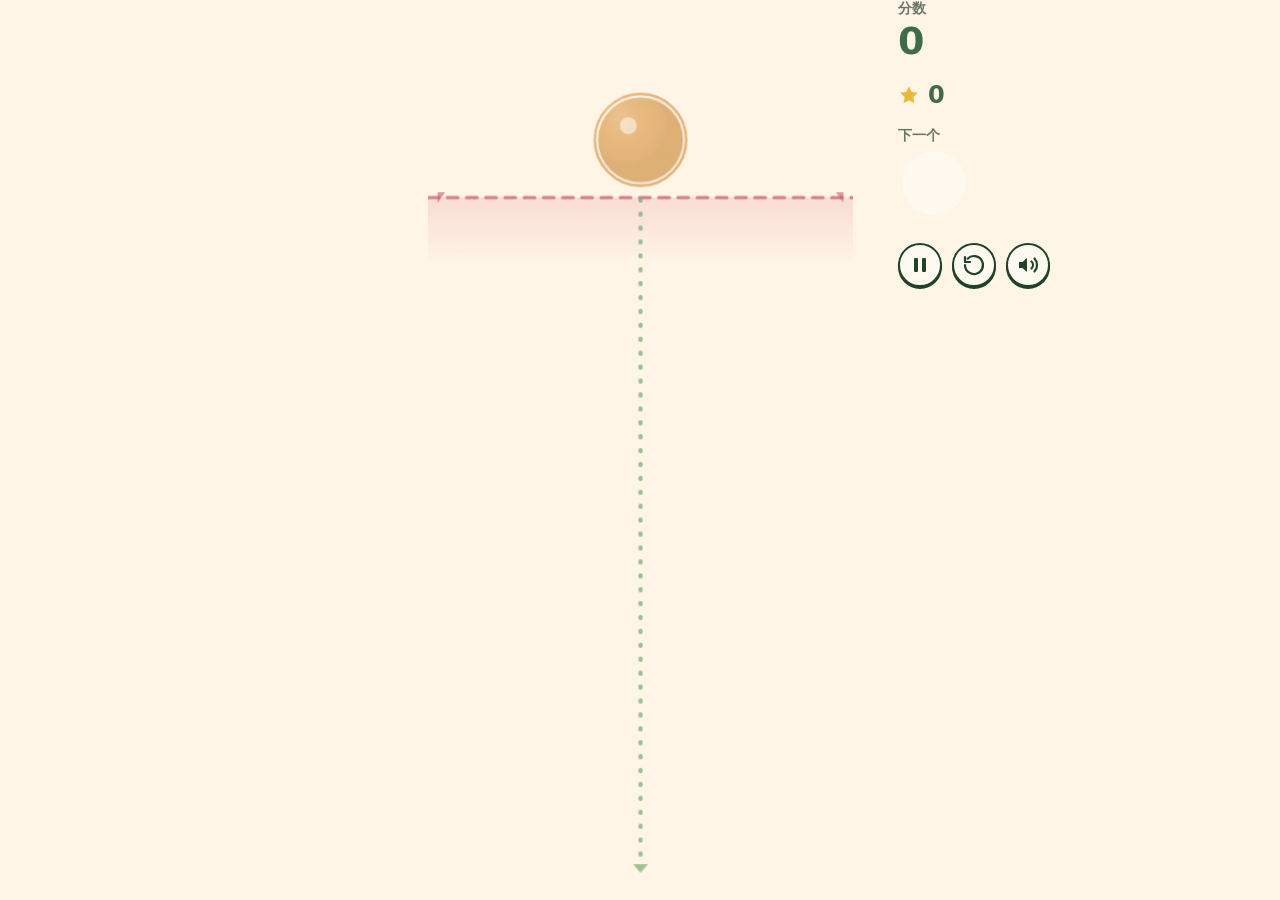
==== game.html @ acf7a65b "Initial commit: 合成大祥脚 Suika fan game" ====
<!DOCTYPE html>
<html lang="zh-CN">
<head>
  <meta charset="utf-8">
  <meta name="viewport" content="width=device-width, initial-scale=1, viewport-fit=cover">
  <meta name="theme-color" content="#fef5e6">
  <title>合成大祥脚 · 游戏中</title>
  <link rel="stylesheet" href="style.css">
</head>
<body>
  <!-- 游戏页：所有平台同一公平逻辑棋盘 398x800，框外盒居中 fit-inside 舞台，
       统一使用竖版薄框图（thin-frame-portrait.webp），canvas 位于框内缘 4.6%/2.3%/90.9%/95.1%，
       球撞到的就是薄框内壁 = 图上的木墙，危险线横贯薄框内缘宽度。
       PC端数据组件放中心棋盘右侧（宽200、间隙24、右侧剩余>=224才用侧边栏，棋盘居中不动），
       空间不够时放顶部栏（高48），数据组件只出现一次、ID不变。 -->
  <main class="game-page">
    <header class="topbar" id="topbar" aria-label="游戏顶部数据栏" hidden></header>

    <div class="stage" id="stage">
      <div class="board-wrap" id="boardWrap">
        <canvas id="gameCanvas" width="398" height="800" aria-label="合成大祥脚游戏棋盘"></canvas>

        <section class="screen" id="pauseScreen" aria-label="暂停屏">
          <div class="panel">
            <h2>已暂停</h2>
            <button class="btn-play" id="resumeBtn" type="button" aria-label="继续">
              <svg width="32" height="32" viewBox="0 0 24 24" fill="currentColor" aria-hidden="true"><path d="M8 5.5v13a1 1 0 0 0 1.52.86l11-6.5a1 1 0 0 0 0-1.72l-11-6.5A1 1 0 0 0 8 5.5Z"/></svg>
            </button>
            <div class="btn-row">
              <button class="icon-btn" id="pauseRestart" type="button" aria-label="重开" title="重开">
                <svg viewBox="0 0 24 24" fill="none" stroke="currentColor" stroke-width="2.2" stroke-linecap="round" stroke-linejoin="round" aria-hidden="true"><path d="M3 12a9 9 0 1 0 2.6-6.3"/><path d="M3 4v5h5"/></svg>
              </button>
              <button class="icon-btn" id="pauseMenu" type="button" aria-label="回菜单" title="回菜单">
                <svg viewBox="0 0 24 24" fill="none" stroke="currentColor" stroke-width="2.2" stroke-linecap="round" stroke-linejoin="round" aria-hidden="true"><path d="M3 11.5 12 4l9 7.5"/><path d="M5.5 10.5V20h13V10.5"/></svg>
              </button>
            </div>
          </div>
        </section>

        <section class="screen" id="overScreen" aria-label="结算屏">
          <div class="panel">
            <h2>本局结束</h2>
            <div class="result-score" id="finalScore">0</div>
            <div class="result-data">
              <span class="best-data">
                <svg width="18" height="18" viewBox="0 0 24 24" fill="#e8b93a" aria-hidden="true"><path d="M12 2.5 14.9 8.6l6.6.9-4.8 4.6 1.2 6.6L12 17.6l-5.9 3.1 1.2-6.6L2.5 9.5l6.6-.9L12 2.5Z"/></svg>
                <strong id="finalBest">0</strong>
              </span>
              <span class="best-data">
                <svg width="18" height="18" viewBox="0 0 24 24" fill="none" stroke="#3f6b4a" stroke-width="2" aria-hidden="true"><circle cx="12" cy="12" r="9"/></svg>
                <strong id="finalMaxLevel">—</strong>
              </span>
            </div>
            <p class="achievement" id="finalAchievement" hidden></p>
            <p class="warning-note" id="invalidNote" hidden>本局数据异常，最高分未记录</p>
            <p class="record-note" id="newRecordNote" hidden>新纪录！</p>
            <div class="btn-row">
              <button class="btn-play" id="overRestart" type="button" aria-label="再来一局">
                <svg viewBox="0 0 24 24" fill="none" stroke="currentColor" stroke-width="2.2" stroke-linecap="round" stroke-linejoin="round" aria-hidden="true"><path d="M3 12a9 9 0 1 0 2.6-6.3"/><path d="M3 4v5h5"/></svg>
              </button>
              <button class="icon-btn" id="overMenu" type="button" aria-label="回菜单" title="回菜单">
                <svg viewBox="0 0 24 24" fill="none" stroke="currentColor" stroke-width="2.2" stroke-linecap="round" stroke-linejoin="round" aria-hidden="true"><path d="M3 11.5 12 4l9 7.5"/><path d="M5.5 10.5V20h13V10.5"/></svg>
              </button>
            </div>
          </div>
        </section>

        <div class="toast" id="toast" role="status" aria-live="assertive"></div>
      </div>

      <aside class="sidebar" id="sidebar" aria-label="游戏侧边数据栏">
        <div class="data-block block-score" id="blockScore">
          <span class="data-label">分数</span>
          <span class="score-display"><strong id="scoreValue">0</strong></span>
        </div>
        <div class="data-block block-best" id="blockBest">
          <span class="best-data">
            <svg width="18" height="18" viewBox="0 0 24 24" fill="#e8b93a" aria-hidden="true"><path d="M12 2.5 14.9 8.6l6.6.9-4.8 4.6 1.2 6.6L12 17.6l-5.9 3.1 1.2-6.6L2.5 9.5l6.6-.9L12 2.5Z"/></svg>
            <strong id="bestValue">0</strong>
          </span>
        </div>
        <div class="data-block block-next" id="blockNext">
          <span class="data-label">下一个</span>
          <canvas id="nextCanvas" width="128" height="128" aria-label="下一个球预览"></canvas>
        </div>
        <div class="data-block block-controls" id="blockControls">
          <button class="icon-btn" id="btnPause" type="button" aria-label="暂停" title="暂停">
            <svg viewBox="0 0 24 24" fill="currentColor" aria-hidden="true"><rect x="6" y="5" width="4" height="14" rx="1"/><rect x="14" y="5" width="4" height="14" rx="1"/></svg>
          </button>
          <button class="icon-btn" id="btnRestart" type="button" aria-label="重开" title="重开">
            <svg viewBox="0 0 24 24" fill="none" stroke="currentColor" stroke-width="2.2" stroke-linecap="round" stroke-linejoin="round" aria-hidden="true"><path d="M3 12a9 9 0 1 0 2.6-6.3"/><path d="M3 4v5h5"/></svg>
          </button>
          <button class="icon-btn" id="btnSound" type="button" aria-label="静音" aria-pressed="true" title="静音">
            <svg viewBox="0 0 24 24" fill="none" stroke="currentColor" stroke-width="2.2" stroke-linecap="round" stroke-linejoin="round" aria-hidden="true"><path d="M11 5 6.5 9H3v6h3.5L11 19V5Z" fill="currentColor" stroke="none"/><path d="M15.5 8.5a5 5 0 0 1 0 7"/><path d="M18.5 5.5a9.5 9.5 0 0 1 0 13"/></svg>
          </button>
        </div>
      </aside>
    </div>
  </main>

  <audio id="audioBgm" src="audio/bgm.mp3" loop preload="none"></audio>
  <audio id="audioMerge" src="audio/merge.mp3" preload="none"></audio>
  <audio id="audioGameover" src="audio/gameover.mp3" preload="none"></audio>

  <noscript>
    <p class="noscript">需要开启 JavaScript 才能游玩。</p>
  </noscript>
  <script src="main.js" defer></script>
</body>
</html>
---- style.css ----
/* 合成大祥脚 — 2026-11-04 公平薄框背景版与音量滑块版
 *
 * 1）公平薄框背景：所有平台同一张竖版薄框图（thin-frame-portrait.webp），
 *    彻底删除横版薄框图引用与动态逻辑宽。
 *    框外盒（.board-wrap）固定长宽比 0.520，fit-inside 舞台并在舞台内居中。
 *    canvas 位于框内缘（4.6%/2.3%/90.9%/95.1%），逻辑尺寸严格固定 398x800，
 *    scaleX 恒等于 scaleY（~0.999），所有平台游戏空间绝对公平一致。
 * 2）按钮配色：全部高对比——主操作深绿底 + 白图标，次要操作米白底 +
 *    深绿图标 + 深绿边框，图标 24px、按钮 44px。
 * 3）设置页：包含大标题“设置”、音乐滑块行、音效滑块行、最高分数字与
 *    “清除”带字按钮、底部大“完成”按钮。删除原来的音效开关，改用两个
 *    原生 input range 滑块（0-100），高对比滑块与轨道，百分比数字实时变。
 *    遮罩实色米白不模糊；最高分无记录时显示 0，不用横线。
 * 4）标题 Logo：Logo 图（深绿圆润游戏字体 + 西瓜片 + 桃子点缀，
 *    字为“合成大祥脚”），开始页底色用 Logo 底色 #fef5e6。
 * 5）小美术：合并时画小美术图里的星爆（small-assets.webp 裁 80,70,560,560）。
 *
 * 字体：标题是图片，不依赖字体；其余数字/状态字用系统圆润
 * 无衬线栈，不引入网络字体（离线要求）。
 */

:root {
  --font: "PingFang SC", "Hiragino Sans GB", "Noto Sans SC", "Microsoft YaHei", "Segoe UI", system-ui, sans-serif;
  --cream: #fef5e6;
  --cream-3: #fffaf1;
  --green-deep: #3f6b4a;
  --green-mid: #7fb97e;
  --green-btn: #93c98b;
  --pink: #f4a7b8;
  --ink: #3d463a;
  --muted: #6d7567;
}

* { box-sizing: border-box; }
[hidden] { display: none !important; }
html, body { min-height: 100%; }

body {
  margin: 0;
  min-height: 100dvh;
  color: var(--ink);
  font-family: var(--font);
  background: var(--cream);
  overflow-x: hidden;
  -webkit-font-smoothing: antialiased;
}

/* ---------- 开始页：底色 = Logo 底色，Logo 图边不形成框 ---------- */
.stage-page {
  min-height: 100dvh;
  display: flex;
  flex-direction: column;
  align-items: center;
  justify-content: center;
  padding: calc(16px + env(safe-area-inset-top)) 16px calc(16px + env(safe-area-inset-bottom));
  background: var(--cream);
}

.start-content {
  display: flex;
  flex-direction: column;
  align-items: center;
  gap: 22px;
  max-width: 480px;
  text-align: center;
}

.title-logo {
  width: min(360px, 88vw);
  height: auto;
  display: block;
}

.visually-hidden {
  position: absolute;
  width: 1px;
  height: 1px;
  margin: -1px;
  padding: 0;
  border: 0;
  clip: rect(0 0 0 0);
  overflow: hidden;
  white-space: nowrap;
}

/* 数据只用图标 + 数字，不写标签字 */
.best-data {
  display: inline-flex;
  align-items: center;
  gap: 6px;
  color: var(--green-deep);
  font-variant-numeric: tabular-nums;
}
.best-data strong { font-size: 21px; font-weight: 900; }
.best-data svg { flex: none; }

.settings-btn {
  position: fixed;
  top: calc(14px + env(safe-area-inset-top));
  right: 14px;
  z-index: 10;
}

/* 设置面板：上一版只剩三个图标，站在玩家角度根本看不懂——
 * 星星加横线是什么意思、垃圾桶删的是什么、喇叭是开还是关，全靠猜，
 * 还隔着一层模糊的 Logo，错在我。本版改回可读的设置页：大标题、
 * 18px 的行标签（不是小字说明）、开关本身显示开/关、清除是带字的按钮、
 * 底部一个大“完成”按钮。行标签是项目名，不是解释段落，玩法说明段落
 * 仍然不加。设置遮罩改成实色米白，不再模糊透出后面的 Logo。 */
.settings-panel {
  display: flex;
  flex-direction: column;
  align-items: stretch;
  gap: 20px;
  width: min(360px, 92vw);
}
.settings-panel h2 {
  margin: 0;
  text-align: center;
  font-size: 28px;
  color: var(--green-deep);
}
.settings-row {
  display: flex;
  align-items: center;
  justify-content: space-between;
  gap: 12px;
  min-height: 52px;
  padding: 0 4px;
  border-bottom: 1.5px solid #e8dcc2;
}
.settings-label {
  display: inline-flex;
  align-items: center;
  gap: 10px;
  font-size: 18px;
  font-weight: 700;
  color: var(--ink);
}
.settings-label strong { font-size: 22px; color: var(--green-deep); font-variant-numeric: tabular-nums; }
.settings-label svg { flex: none; color: var(--green-deep); }
.volume-control {
  display: inline-flex;
  align-items: center;
  gap: 10px;
  flex: none;
}
.volume-slider {
  -webkit-appearance: none;
  appearance: none;
  width: clamp(100px, 28vw, 140px);
  height: 8px;
  border-radius: 999px;
  background: #c8dfc4;
  border: 1.5px solid #1f4228;
  outline: none;
  margin: 0;
  padding: 0;
  cursor: pointer;
}
.volume-slider:focus-visible {
  outline: 2.5px solid #1f4228;
  outline-offset: 3px;
}
.volume-slider::-webkit-slider-runnable-track {
  height: 8px;
  border-radius: 999px;
  background: transparent;
}
.volume-slider::-webkit-slider-thumb {
  -webkit-appearance: none;
  appearance: none;
  width: 26px;
  height: 26px;
  border-radius: 50%;
  background: #2f6a3d;
  border: 2px solid #1f4228;
  margin-top: -10px;
  box-shadow: 0 1px 3px rgba(31, 66, 40, 0.35);
  cursor: pointer;
  transition: transform 0.1s ease;
}
.volume-slider::-webkit-slider-thumb:active {
  transform: scale(1.12);
}
.volume-slider::-moz-range-track {
  height: 8px;
  border-radius: 999px;
  background: #c8dfc4;
  border: 1.5px solid #1f4228;
}
.volume-slider::-moz-range-thumb {
  width: 26px;
  height: 26px;
  border-radius: 50%;
  background: #2f6a3d;
  border: 2px solid #1f4228;
  box-shadow: 0 1px 3px rgba(31, 66, 40, 0.35);
  cursor: pointer;
  transition: transform 0.1s ease;
}
.volume-slider::-moz-range-thumb:active {
  transform: scale(1.12);
}
.volume-num {
  font-size: 17px;
  font-weight: 800;
  color: var(--green-deep);
  font-variant-numeric: tabular-nums;
  min-width: 44px;
  text-align: right;
}
.btn-clear {
  display: inline-flex;
  align-items: center;
  gap: 6px;
  min-height: 44px;
  padding: 8px 16px;
  border: 2px solid #1f4228;
  border-radius: 999px;
  background: #fffaf1;
  color: #1f4228;
  font-family: inherit;
  font-size: 16px;
  font-weight: 800;
  cursor: pointer;
}
.btn-clear svg { width: 18px; height: 18px; }
.btn-done {
  min-height: 56px;
  padding: 12px 20px;
  border: 2px solid #1f4228;
  border-radius: 999px;
  background: #2f6a3d;
  color: #ffffff;
  font-family: inherit;
  font-size: 18px;
  font-weight: 900;
  cursor: pointer;
}

/* ---------- 游戏页 ---------- */
.game-page {
  min-height: 100dvh;
  height: 100dvh;
  display: flex;
  flex-direction: column;
  align-items: center;
  background: var(--cream);
  overflow: hidden;
  position: relative;
}

/* 顶部栏（空间不够时）：高 48px，铺满视口宽，米白底色，无卡片框/边框/阴影 */
.topbar {
  flex: 0 0 48px;
  width: 100vw;
  height: 48px;
  min-height: 48px;
  max-height: 48px;
  background: var(--cream);
  display: flex;
  align-items: center;
  justify-content: space-between;
  padding: 0 10px;
  box-sizing: border-box;
  border: none;
  box-shadow: none;
  overflow: hidden;
  white-space: nowrap;
  user-select: none;
  z-index: 10;
}
.topbar[hidden] {
  display: none !important;
}
.topbar .data-label {
  display: none !important;
}
.topbar .data-block {
  display: inline-flex;
  align-items: center;
}
.topbar .block-score #scoreValue {
  font-size: 20px;
  font-weight: 900;
  color: var(--green-deep);
  font-variant-numeric: tabular-nums;
  line-height: 1;
}
.topbar .block-next #nextCanvas {
  width: 32px;
  height: 32px;
  display: block;
}
.topbar .block-best .best-data {
  display: inline-flex;
  align-items: center;
  gap: 4px;
  color: var(--green-deep);
  font-variant-numeric: tabular-nums;
}
.topbar .block-best .best-data svg {
  width: 16px;
  height: 16px;
}
.topbar .block-best #bestValue {
  font-size: 18px;
  font-weight: 900;
  line-height: 1;
}
.topbar .block-controls {
  display: inline-flex;
  align-items: center;
  gap: 6px;
}
.topbar .block-controls .icon-btn {
  width: 36px;
  height: 36px;
  box-shadow: 0 1.5px 0 #1f4228;
}
.topbar .block-controls .icon-btn svg {
  width: 20px;
  height: 20px;
}

/* 舞台：底色米白 #fef5e6，左右/上下留出的舞台背景不得画成第二个框、不得加边框阴影。
 * 框外盒（.board-wrap）固定长宽比 0.520，fit-inside 舞台并在舞台内居中。
 * 所有平台统一使用竖版薄框图 thin-frame-portrait.webp（1120x2240），框在图边缘、细、内区大。
 * 框内缘相对框外盒：左 4.6%、上 2.3%、宽 90.9%、高 95.1%
 * canvas 位于框内缘里，碰撞墙 = 框内壁。
 * 逻辑棋盘严格固定 398×800，canvas 长宽比固定 398/800 = 0.4975 (±0.002)。
 */
.stage {
  position: relative;
  flex: 1 1 auto;
  width: 100vw;
  min-height: 0;
  display: flex;
  align-items: center;
  justify-content: center;
  background: var(--cream);
  overflow: hidden;
}

.board-wrap {
  --in-l: 4.6%;
  --in-t: 2.3%;
  --in-w: 90.9%;
  --in-h: 95.1%;
  position: relative;
  flex: none;
  background: url("assets/thin-frame-portrait.webp") 0 0 / 100% 100% no-repeat;
  aspect-ratio: 0.520;
  max-width: 100%;
  max-height: 100%;
}

/* 侧边栏（PC，右侧空间够时）：位于中心棋盘右侧，宽 200px，间隙 24px，上缘对齐。
 * 严禁做成卡片框、边框、阴影或色块面板。
 */
.sidebar {
  position: absolute;
  width: 200px;
  display: flex;
  flex-direction: column;
  align-items: flex-start;
  gap: 20px;
  background: transparent;
  border: none;
  box-shadow: none;
  padding: 0;
  margin: 0;
  user-select: none;
  z-index: 10;
}
.sidebar[hidden] {
  display: none !important;
}
.sidebar .data-block {
  display: flex;
  flex-direction: column;
  align-items: flex-start;
  gap: 4px;
}
.sidebar .data-label {
  display: block;
  font-size: 14px;
  font-weight: 700;
  color: var(--muted);
  line-height: 1.2;
}
.sidebar .block-score #scoreValue {
  font-size: 38px;
  font-weight: 900;
  color: var(--green-deep);
  line-height: 1.1;
  font-variant-numeric: tabular-nums;
}
.sidebar .block-best .best-data {
  display: inline-flex;
  align-items: center;
  gap: 8px;
  color: var(--green-deep);
  font-variant-numeric: tabular-nums;
}
.sidebar .block-best .best-data svg {
  width: 22px;
  height: 22px;
}
.sidebar .block-best #bestValue {
  font-size: 24px;
  font-weight: 900;
  line-height: 1;
}
.sidebar .block-next #nextCanvas {
  width: 72px;
  height: 72px;
  display: block;
}
.sidebar .block-controls {
  flex-direction: row;
  align-items: center;
  gap: 10px;
  margin-top: 4px;
}
.sidebar .block-controls .icon-btn {
  width: 44px;
  height: 44px;
}
.sidebar .block-controls .icon-btn svg {
  width: 24px;
  height: 24px;
}

#gameCanvas {
  position: absolute;
  left: var(--in-l);
  top: var(--in-t);
  width: var(--in-w);
  height: var(--in-h);
  display: block;
  touch-action: none;
  cursor: crosshair;
  -webkit-tap-highlight-color: transparent;
  user-select: none;
}

/* ---------- 按钮：UI 套件配色——绿圆粉图标，粉圆绿图标 ---------- */
/* 按钮配色：上一版粉图标在绿底上，对比度低到小图里几乎看不见，
 * 是“生怕玩家能看清”的配色，错在我。本版全部高对比：
 * 主操作深绿底 + 白图标，深绿 #2f6a3d 在白字上对比度 >7:1；
 * 次要操作米白底 + 深绿图标 #1f4228，深绿在米白上对比度 >10:1，
 * 边框也是深绿，不再用粉绿配对。 */
.btn-play {
  display: inline-flex;
  align-items: center;
  justify-content: center;
  width: 72px;
  height: 72px;
  padding: 0;
  border: 2px solid #1f4228;
  border-radius: 50%;
  color: #ffffff;
  background: #2f6a3d;
  box-shadow: 0 4px 0 #1f4228, 0 6px 12px rgba(31, 66, 40, 0.25);
  cursor: pointer;
  text-decoration: none;
  -webkit-tap-highlight-color: transparent;
  transition: transform 0.1s ease;
}
.btn-play:active { transform: translateY(2px); box-shadow: 0 2px 0 #1f4228; }
.btn-play:focus-visible { outline: 2.5px solid #1f4228; outline-offset: 2px; }
.btn-play svg { width: 32px; height: 32px; }

.btn-row {
  display: flex;
  gap: 10px;
  margin-top: 6px;
  align-items: center;
  justify-content: center;
}

.icon-btn {
  display: inline-flex;
  align-items: center;
  justify-content: center;
  width: 44px;
  height: 44px;
  padding: 0;
  border: 2px solid #1f4228;
  border-radius: 50%;
  color: #1f4228;
  background: #fffaf1;
  box-shadow: 0 2px 0 #1f4228;
  cursor: pointer;
  -webkit-tap-highlight-color: transparent;
  transition: transform 0.1s ease;
}
.icon-btn:active { transform: translateY(1.5px); }
.icon-btn:focus-visible { outline: 2.5px solid #1f4228; outline-offset: 2px; }
.icon-btn:disabled { opacity: 0.45; cursor: default; }
.icon-btn svg { width: 24px; height: 24px; }
.icon-btn.pink { color: #1f4228; background: #fffaf1; border-color: #1f4228; }
.icon-btn.icon-lg { width: 52px; height: 52px; }
.icon-btn.icon-lg svg { width: 26px; height: 26px; }

/* ---------- 暂停 / 结算 / 设置：遮罩只盖棋盘内缘（游戏页）或整页（开始页） ---------- */
.screen {
  position: absolute;
  inset: 0;
  z-index: 5;
  display: flex;
  align-items: center;
  justify-content: center;
  padding: 16px;
  background: var(--cream);
  opacity: 0;
  visibility: hidden;
  pointer-events: none;
  transition: opacity 0.18s ease, visibility 0.18s ease;
}
.screen.is-visible { opacity: 1; visibility: visible; pointer-events: auto; }
.board-wrap .screen,
.stage .screen {
  inset: auto;
  left: var(--in-l);
  top: var(--in-t);
  width: var(--in-w);
  height: var(--in-h);
}

.panel {
  display: flex;
  flex-direction: column;
  align-items: center;
  gap: 14px;
  width: min(320px, 92%);
  max-height: 94%;
  overflow-y: auto;
  text-align: center;
  scrollbar-width: thin;
}
.panel h2 {
  margin: 0;
  font-size: clamp(24px, 6vw, 30px);
  line-height: 1.2;
  color: var(--green-deep);
}
.result-score {
  margin: 0;
  font-size: clamp(44px, 12vw, 56px);
  font-weight: 900;
  line-height: 1;
  color: var(--green-deep);
  font-variant-numeric: tabular-nums;
}
.result-data { display: flex; gap: 20px; align-items: center; justify-content: center; }
.achievement, .warning-note, .record-note {
  margin: 0;
  padding: 6px 10px;
  border-radius: 999px;
  font-size: 12px;
  font-weight: 800;
}
.achievement { color: #8d4a58; background: #fde3e8; }
.warning-note { color: #a33e50; background: #fde4e4; }
.record-note { color: #8a5a1e; background: #fdf1dd; }

/* 提示气泡：只在容器内缘上方居中，不压住整个舞台 */
.toast {
  position: absolute;
  top: 10px;
  left: var(--in-l);
  width: var(--in-w);
  z-index: 8;
  padding: 8px 16px;
  border-radius: 999px;
  background: rgba(63, 107, 74, 0.93);
  color: #fffaf1;
  font-size: 13px;
  font-weight: 800;
  letter-spacing: 0.04em;
  text-align: center;
  white-space: nowrap;
  overflow: hidden;
  text-overflow: ellipsis;
  box-shadow: 0 4px 12px rgba(50, 76, 55, 0.22);
  opacity: 0;
  transform: translateY(-6px);
  transition: opacity 0.18s ease, transform 0.18s ease;
  pointer-events: none;
}
.toast.is-show { opacity: 1; transform: translateY(0); }

.noscript {
  position: fixed;
  inset: auto 0 0;
  margin: 0;
  padding: 12px;
  text-align: center;
  background: #fde4e4;
  color: #a33e50;
}

@media (max-width: 430px) {
  .stage-page { padding-left: 12px; padding-right: 12px; }
  .title-logo { width: 88vw; }
}

@media (prefers-reduced-motion: reduce) {
  *, *::before, *::after {
    animation-duration: 0.001ms !important;
    animation-iteration-count: 1 !important;
    transition-duration: 0.001ms !important;
  }
}
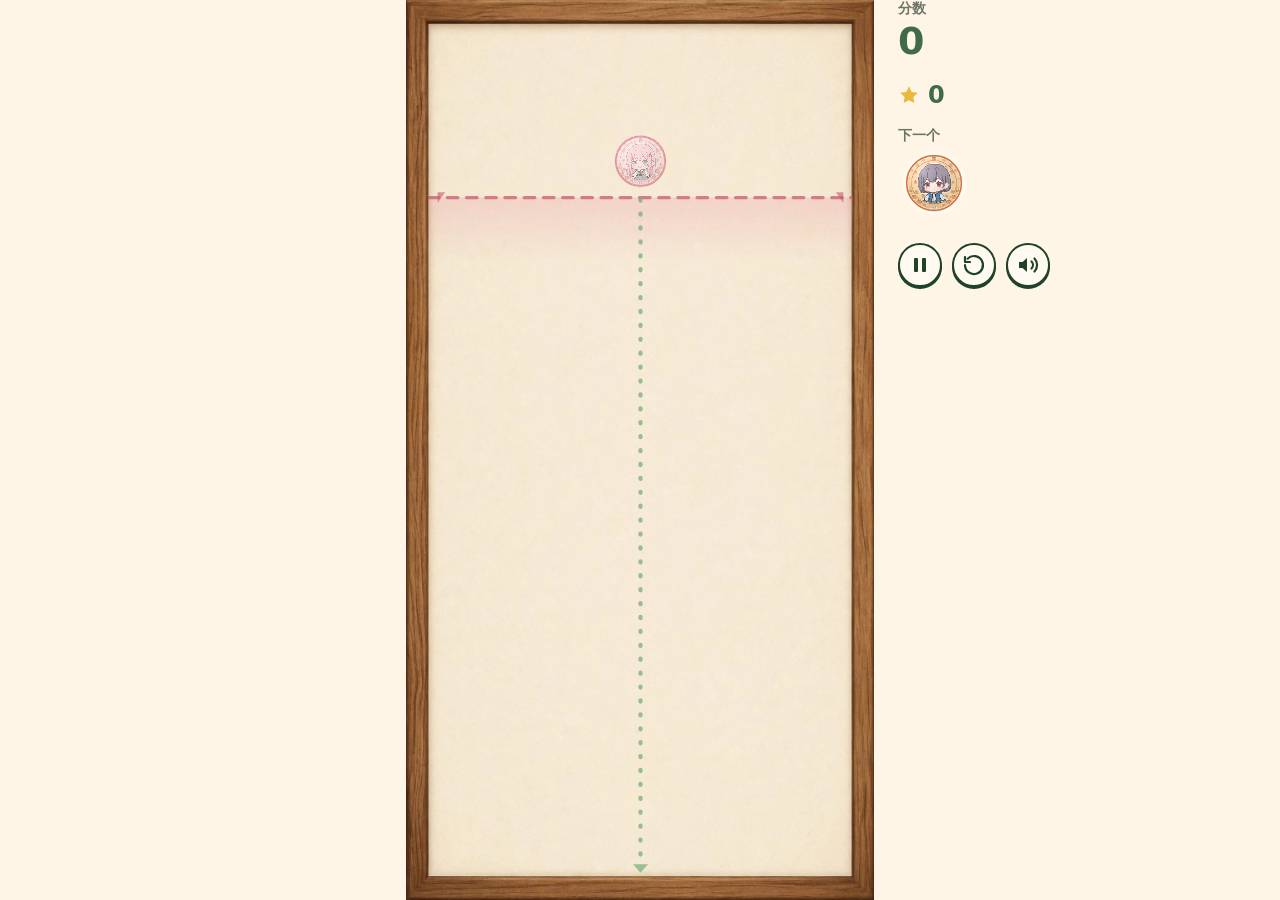
==== commit f6e9624a: "Planck physics + audio/visibility/pull-refresh: local solver replaced by vendored Planck.js, BGM ret" ====
--- a/game.html
+++ b/game.html
@@ -98,13 +98,14 @@
     </div>
   </main>
 
-  <audio id="audioBgm" src="audio/bgm.mp3" loop preload="none"></audio>
-  <audio id="audioMerge" src="audio/merge.mp3" preload="none"></audio>
-  <audio id="audioGameover" src="audio/gameover.mp3" preload="none"></audio>
+  <audio id="audioBgm" src="audio/bgm.mp3" loop preload="auto"></audio>
+  <audio id="audioMerge" src="audio/merge.mp3" preload="auto"></audio>
+  <audio id="audioGameover" src="audio/gameover.mp3" preload="auto"></audio>
 
   <noscript>
     <p class="noscript">需要开启 JavaScript 才能游玩。</p>
   </noscript>
+  <script src="lib/planck.min.js" defer></script>
   <script src="main.js" defer></script>
 </body>
 </html>
--- a/style.css
+++ b/style.css
@@ -33,7 +33,11 @@
 
 * { box-sizing: border-box; }
 [hidden] { display: none !important; }
-html, body { min-height: 100%; }
+html, body {
+  min-height: 100%;
+  overscroll-behavior: none;
+  overscroll-behavior-y: none;
+}
 
 body {
   margin: 0;
@@ -42,6 +46,8 @@
   font-family: var(--font);
   background: var(--cream);
   overflow-x: hidden;
+  overscroll-behavior: none;
+  overscroll-behavior-y: none;
   -webkit-font-smoothing: antialiased;
 }
 
@@ -54,6 +60,8 @@
   justify-content: center;
   padding: calc(16px + env(safe-area-inset-top)) 16px calc(16px + env(safe-area-inset-bottom));
   background: var(--cream);
+  overscroll-behavior: none;
+  overscroll-behavior-y: none;
 }
 
 .start-content {
@@ -113,6 +121,8 @@
   align-items: stretch;
   gap: 20px;
   width: min(360px, 92vw);
+  overscroll-behavior-y: contain;
+  touch-action: pan-y;
 }
 .settings-panel h2 {
   margin: 0;
@@ -341,6 +351,9 @@
   justify-content: center;
   background: var(--cream);
   overflow: hidden;
+  touch-action: none;
+  overscroll-behavior: none;
+  overscroll-behavior-y: none;
 }
 
 .board-wrap {
@@ -354,6 +367,9 @@
   aspect-ratio: 0.520;
   max-width: 100%;
   max-height: 100%;
+  touch-action: none;
+  overscroll-behavior: none;
+  overscroll-behavior-y: none;
 }
 
 /* 侧边栏（PC，右侧空间够时）：位于中心棋盘右侧，宽 200px，间隙 24px，上缘对齐。
@@ -441,6 +457,8 @@
   height: var(--in-h);
   display: block;
   touch-action: none;
+  overscroll-behavior: none;
+  overscroll-behavior-y: none;
   cursor: crosshair;
   -webkit-tap-highlight-color: transparent;
   user-select: none;
@@ -479,6 +497,7 @@
   margin-top: 6px;
   align-items: center;
   justify-content: center;
+  padding: 2px 4px 6px;
 }
 
 .icon-btn {
@@ -511,14 +530,21 @@
   inset: 0;
   z-index: 5;
   display: flex;
-  align-items: center;
-  justify-content: center;
-  padding: 16px;
+  flex-direction: column;
+  align-items: center;
+  justify-content: safe center;
+  overflow-y: auto;
+  overflow-x: hidden;
+  overscroll-behavior-y: contain;
+  touch-action: pan-y;
+  padding: 16px 12px;
   background: var(--cream);
   opacity: 0;
   visibility: hidden;
   pointer-events: none;
   transition: opacity 0.18s ease, visibility 0.18s ease;
+  scrollbar-width: thin;
+  box-sizing: border-box;
 }
 .screen.is-visible { opacity: 1; visibility: visible; pointer-events: auto; }
 .board-wrap .screen,
@@ -530,16 +556,22 @@
   height: var(--in-h);
 }
 
+/* 暂停遮罩改半透明米白，不加 backdrop-filter 模糊，仅遮盖棋盘内缘；面板文字与按钮完全不透明 */
+#pauseScreen {
+  background: rgba(254, 245, 230, 0.78);
+}
+
 .panel {
   display: flex;
   flex-direction: column;
   align-items: center;
   gap: 14px;
   width: min(320px, 92%);
-  max-height: 94%;
-  overflow-y: auto;
+  margin: auto;
+  padding: 8px 8px 14px;
   text-align: center;
-  scrollbar-width: thin;
+  box-sizing: border-box;
+  flex-shrink: 0;
 }
 .panel h2 {
   margin: 0;
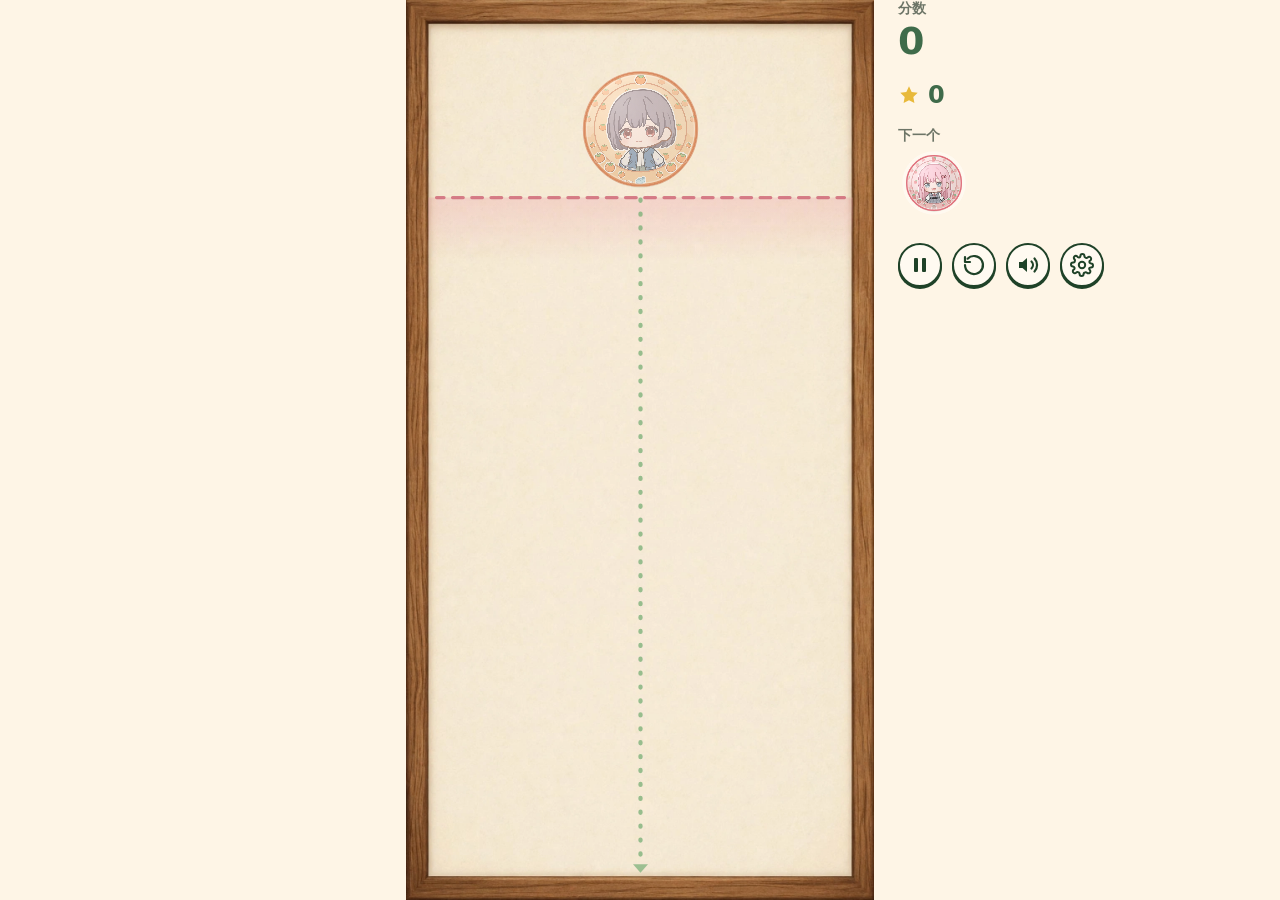
==== commit 0b17e72a: "Settlement buttons equal size, danger-line dash ends, merge spawn by pre-step velocity, in-game sett" ====
--- a/game.html
+++ b/game.html
@@ -65,6 +65,43 @@
           </div>
         </section>
 
+        <section class="screen" id="gameSettingsScreen" aria-label="设置">
+          <div class="settings-panel">
+            <h2>设置</h2>
+            <div class="settings-row">
+              <span class="settings-label">
+                <svg width="22" height="22" viewBox="0 0 24 24" fill="none" stroke="currentColor" stroke-width="2.2" stroke-linecap="round" stroke-linejoin="round" aria-hidden="true"><path d="M9 18V5l12-2v13"/><circle cx="6" cy="18" r="3"/><circle cx="18" cy="16" r="3"/></svg>
+                音乐
+              </span>
+              <div class="volume-control">
+                <input type="range" class="volume-slider" id="gameMusicSlider" min="0" max="100" step="1" value="42" aria-label="音乐音量">
+                <span class="volume-num" id="gameMusicValue">42%</span>
+              </div>
+            </div>
+            <div class="settings-row">
+              <span class="settings-label">
+                <svg width="22" height="22" viewBox="0 0 24 24" fill="none" stroke="currentColor" stroke-width="2.2" stroke-linecap="round" stroke-linejoin="round" aria-hidden="true"><path d="M11 5 6.5 9H3v6h3.5L11 19V5Z" fill="currentColor" stroke="none"/><path d="M15.5 8.5a5 5 0 0 1 0 7"/><path d="M18.5 5.5a9.5 9.5 0 0 1 0 13"/></svg>
+                音效
+              </span>
+              <div class="volume-control">
+                <input type="range" class="volume-slider" id="gameSfxSlider" min="0" max="100" step="1" value="72" aria-label="音效音量">
+                <span class="volume-num" id="gameSfxValue">72%</span>
+              </div>
+            </div>
+            <div class="settings-row">
+              <span class="settings-label">
+                <svg width="22" height="22" viewBox="0 0 24 24" fill="#e8b93a" stroke="#1f4228" stroke-width="1" aria-hidden="true"><path d="M12 2.5 14.9 8.6l6.6.9-4.8 4.6 1.2 6.6L12 17.6l-5.9 3.1 1.2-6.6L2.5 9.5l6.6-.9L12 2.5Z"/></svg>
+                最高分 <strong id="gameSettingsBestValue">0</strong>
+              </span>
+              <button class="btn-clear" id="gameClearBestBtn" type="button" aria-label="清除最高分">
+                <svg viewBox="0 0 24 24" fill="none" stroke="currentColor" stroke-width="2.2" stroke-linecap="round" stroke-linejoin="round" aria-hidden="true"><path d="M3 6h18"/><path d="M8 6V4a1 1 0 0 1 1-1h6a1 1 0 0 1 1 1v2"/><path d="M19 6l-1 14a2 2 0 0 1-2 2H8a2 2 0 0 1-2-2L5 6"/><path d="M10 11v6"/><path d="M14 11v6"/></svg>
+                清除
+              </button>
+            </div>
+            <button class="btn-done" id="gameSettingsCloseBtn" type="button">完成</button>
+          </div>
+        </section>
+
         <div class="toast" id="toast" role="status" aria-live="assertive"></div>
       </div>
 
@@ -93,6 +130,9 @@
           <button class="icon-btn" id="btnSound" type="button" aria-label="静音" aria-pressed="true" title="静音">
             <svg viewBox="0 0 24 24" fill="none" stroke="currentColor" stroke-width="2.2" stroke-linecap="round" stroke-linejoin="round" aria-hidden="true"><path d="M11 5 6.5 9H3v6h3.5L11 19V5Z" fill="currentColor" stroke="none"/><path d="M15.5 8.5a5 5 0 0 1 0 7"/><path d="M18.5 5.5a9.5 9.5 0 0 1 0 13"/></svg>
           </button>
+          <button class="icon-btn" id="gameSettingsBtn" type="button" aria-label="设置" title="设置">
+            <svg viewBox="0 0 24 24" fill="none" stroke="currentColor" stroke-width="2" stroke-linecap="round" stroke-linejoin="round" aria-hidden="true"><circle cx="12" cy="12" r="3.2"/><path d="M19.4 15a1.7 1.7 0 0 0 .34 1.88l.06.06a2 2 0 1 1-2.83 2.83l-.06-.06A1.7 1.7 0 0 0 15 19.4a1.7 1.7 0 0 0-1 .6 1.7 1.7 0 0 0-.4 1.1V21a2 2 0 1 1-4 0v-.1a1.7 1.7 0 0 0-.4-1.1 1.7 1.7 0 0 0-1-.6 1.7 1.7 0 0 0-1.88.34l-.06.06a2 2 0 1 1-2.83-2.83l.06-.06A1.7 1.7 0 0 0 4.6 15a1.7 1.7 0 0 0-.6-1 1.7 1.7 0 0 0-1.1-.4H3a2 2 0 1 1 0-4h.1a1.7 1.7 0 0 0 1.1-.4 1.7 1.7 0 0 0 .6-1 1.7 1.7 0 0 0-.34-1.88l-.06-.06a2 2 0 1 1 2.83-2.83l.06.06A1.7 1.7 0 0 0 9 4.6a1.7 1.7 0 0 0 1-.6 1.7 1.7 0 0 0 .4-1.1V3a2 2 0 1 1 4 0v.1a1.7 1.7 0 0 0 .4 1.1 1.7 1.7 0 0 0 1 .6 1.7 1.7 0 0 0 1.88-.34l.06-.06a2 2 0 1 1 2.83 2.83l-.06.06A1.7 1.7 0 0 0 19.4 9a1.7 1.7 0 0 0 .6 1 1.7 1.7 0 0 0 1.1.4H21a2 2 0 1 1 0 4h-.1a1.7 1.7 0 0 0-1.1.4 1.7 1.7 0 0 0-.6 1Z"/></svg>
+          </button>
         </div>
       </aside>
     </div>
--- a/style.css
+++ b/style.css
@@ -523,6 +523,21 @@
 .icon-btn.pink { color: #1f4228; background: #fffaf1; border-color: #1f4228; }
 .icon-btn.icon-lg { width: 52px; height: 52px; }
 .icon-btn.icon-lg svg { width: 26px; height: 26px; }
+
+/* 结算屏 #overScreen .btn-row 两个按钮统一 72x72 圆形，图标统一 32px */
+#overScreen .btn-row .icon-btn {
+  width: 72px;
+  height: 72px;
+  box-shadow: 0 4px 0 #1f4228, 0 6px 12px rgba(31, 66, 40, 0.15);
+}
+#overScreen .btn-row .icon-btn:active {
+  transform: translateY(2px);
+  box-shadow: 0 2px 0 #1f4228;
+}
+#overScreen .btn-row .icon-btn svg {
+  width: 32px;
+  height: 32px;
+}
 
 /* ---------- 暂停 / 结算 / 设置：遮罩只盖棋盘内缘（游戏页）或整页（开始页） ---------- */
 .screen {
